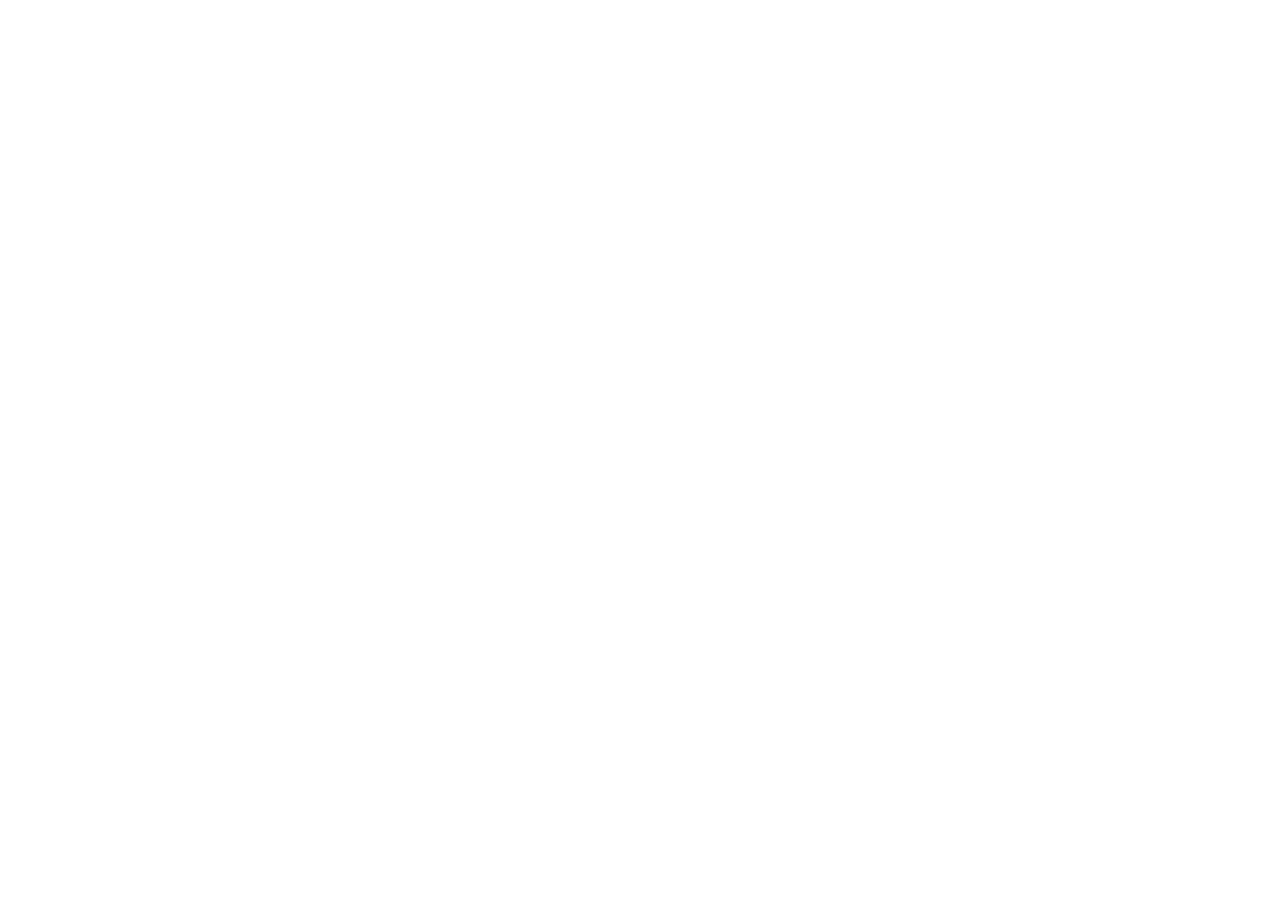
==== index.html @ 9e45cc0d "Base" ====
<!DOCTYPE html>
<html lang="en">
  <head>
    <meta charset="UTF-8" />
    <meta name="viewport" content="width=device-width, initial-scale=1.0" />
    <meta name="author" content="Denis Kramarenko" />
    <meta name="description" content="I do here something" />

    <title>Site</title>

    <link rel="stylesheet" href="styles/style.css" />
    <script src="scripts/script.js" defer></script>
  </head>
  <body></body>
</html>
---- styles/style.css ----
* {
  margin: 0;
  padding: 0;
  box-sizing: border-box;
}/*# sourceMappingURL=style.css.map */
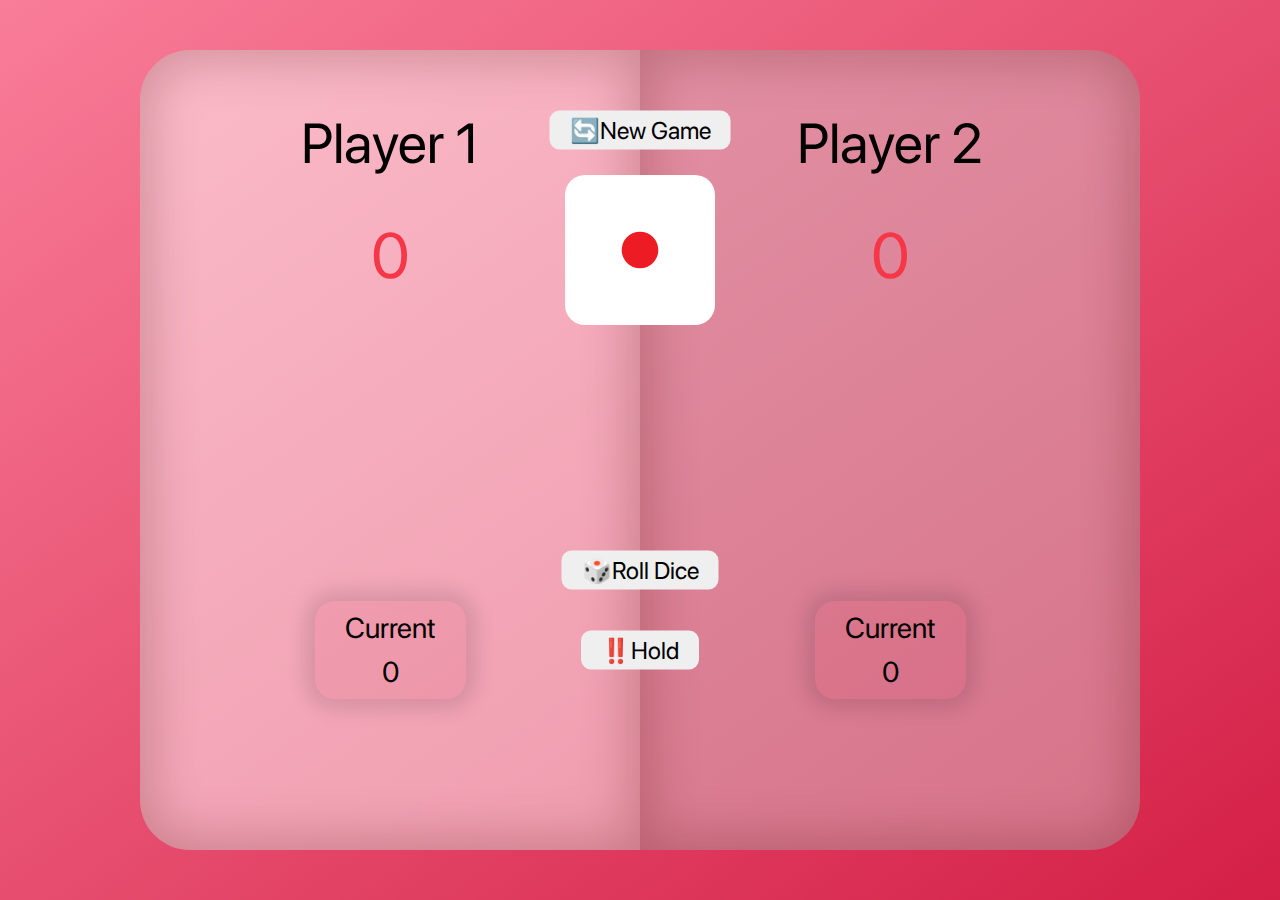
==== commit e0272056: "Create UI and small JS logic" ====
--- a/index.html
+++ b/index.html
@@ -4,12 +4,47 @@
     <meta charset="UTF-8" />
     <meta name="viewport" content="width=device-width, initial-scale=1.0" />
     <meta name="author" content="Denis Kramarenko" />
-    <meta name="description" content="I do here something" />
+    <meta name="description" content="Pig game" />
 
     <title>Site</title>
 
     <link rel="stylesheet" href="styles/style.css" />
     <script src="scripts/script.js" defer></script>
   </head>
-  <body></body>
+  <body>
+    <div class="wrap">
+      <div class="player__wrap">
+        <div class="player__info">
+          <div class="player__name">Player 1</div>
+          <div class="player__score">0</div>
+        </div>
+        <div class="player__current__wrap">
+          <div class="player__current">
+            <div>Current</div>
+            <div>0</div>
+          </div>
+        </div>
+      </div>
+      <div class="player__wrap">
+        <div class="player__info">
+          <div class="player__name">Player 2</div>
+          <div class="player__score">0</div>
+        </div>
+        <div class="player__current__wrap">
+          <div class="player__current">
+            <div>Current</div>
+            <div>0</div>
+          </div>
+        </div>
+      </div>
+
+      <button class="btn_reset btn__reset btn__default" id="-btn__reset">🔄️New Game</button>
+      <button class="btn_reset btn__roll btn__default" id="-btn__roll">🎲Roll Dice</button>
+      <button class="btn_reset btn__hold btn__default" id="-btn__hold">‼️Hold</button>
+
+      <div class="img__wrap">
+        <img class="img" id="dice" width="150px" src="assets/images/dice-1.svg" alt="white dice with red dots" />
+      </div>
+    </div>
+  </body>
 </html>
--- a/styles/style.css
+++ b/styles/style.css
@@ -2,4 +2,138 @@
   margin: 0;
   padding: 0;
   box-sizing: border-box;
+}
+
+@font-face {
+  font-family: "sf";
+  src: url(../assets/fonts/SF-Pro-Display-Regular.otf);
+  font-weight: normal;
+  font-style: normal;
+}
+body {
+  background: linear-gradient(to bottom right, #f97d98, #d41f46);
+  height: 100vh;
+  display: flex;
+  justify-content: center;
+  align-items: center;
+  font-family: "sf";
+}
+
+.btn_reset {
+  border: none;
+  cursor: pointer;
+  font-family: "sf";
+}
+
+.btn__roll {
+  position: absolute;
+  top: 65%;
+  right: 50%;
+}
+
+.btn__hold {
+  position: absolute;
+  top: 75%;
+  right: 50%;
+}
+
+.btn__reset {
+  position: absolute;
+  top: 10%;
+  right: 50%;
+}
+
+.btn__default {
+  transform: translate(50%, -50%);
+  padding-block: 5px;
+  padding-inline: 20px;
+  border-radius: 10px;
+  font-size: 1.5rem;
+  transition: transform 0.2s;
+}
+
+.btn__default:hover {
+  transform: translate(50%, -50%) scale(1.1);
+}
+
+.img__wrap {
+  position: absolute;
+  transform: translate(50%, -50%);
+  top: 25%;
+  right: 50%;
+  width: 150px;
+  height: 150px;
+  border-radius: 20px;
+  background-color: rgb(255, 255, 255);
+  display: flex;
+  justify-content: center;
+  align-items: center;
+}
+
+.wrap {
+  margin-inline: 20px;
+  height: 800px;
+  width: 1000px;
+  display: flex;
+  position: relative;
+}
+
+.player__wrap {
+  width: 50%;
+  height: 100%;
+  display: flex;
+  flex-direction: column;
+  font-size: 1.8rem;
+  box-shadow: 0 0 50px 10px rgba(77, 7, 7, 0.233) inset;
+}
+.player__wrap:nth-child(1) {
+  border-top-left-radius: 50px;
+  border-bottom-left-radius: 50px;
+  background-color: hsla(0, 0%, 100%, 0.5);
+}
+.player__wrap:nth-child(2) {
+  border-end-end-radius: 50px;
+  border-top-right-radius: 50px;
+  background-color: hsla(342, 22%, 79%, 0.5);
+}
+
+.player__info,
+.player__current__wrap {
+  width: 100%;
+  height: 100%;
+}
+
+.player__info {
+  display: flex;
+  flex-direction: column;
+  align-items: center;
+  gap: 40px;
+}
+
+.player__name {
+  font-size: 3.5rem;
+  margin-top: 60px;
+}
+
+.player__score {
+  font-size: 4rem;
+  color: rgb(245, 55, 71);
+}
+
+.player__current__wrap {
+  display: flex;
+  justify-content: center;
+  align-items: center;
+}
+
+.player__current {
+  display: flex;
+  flex-direction: column;
+  align-items: center;
+  gap: 10px;
+  background-color: rgba(216, 62, 95, 0.1176470588);
+  padding-block: 10px;
+  padding-inline: 30px;
+  border-radius: 20px;
+  box-shadow: 0 0 20px 10px rgba(0, 0, 0, 0.123);
 }/*# sourceMappingURL=style.css.map */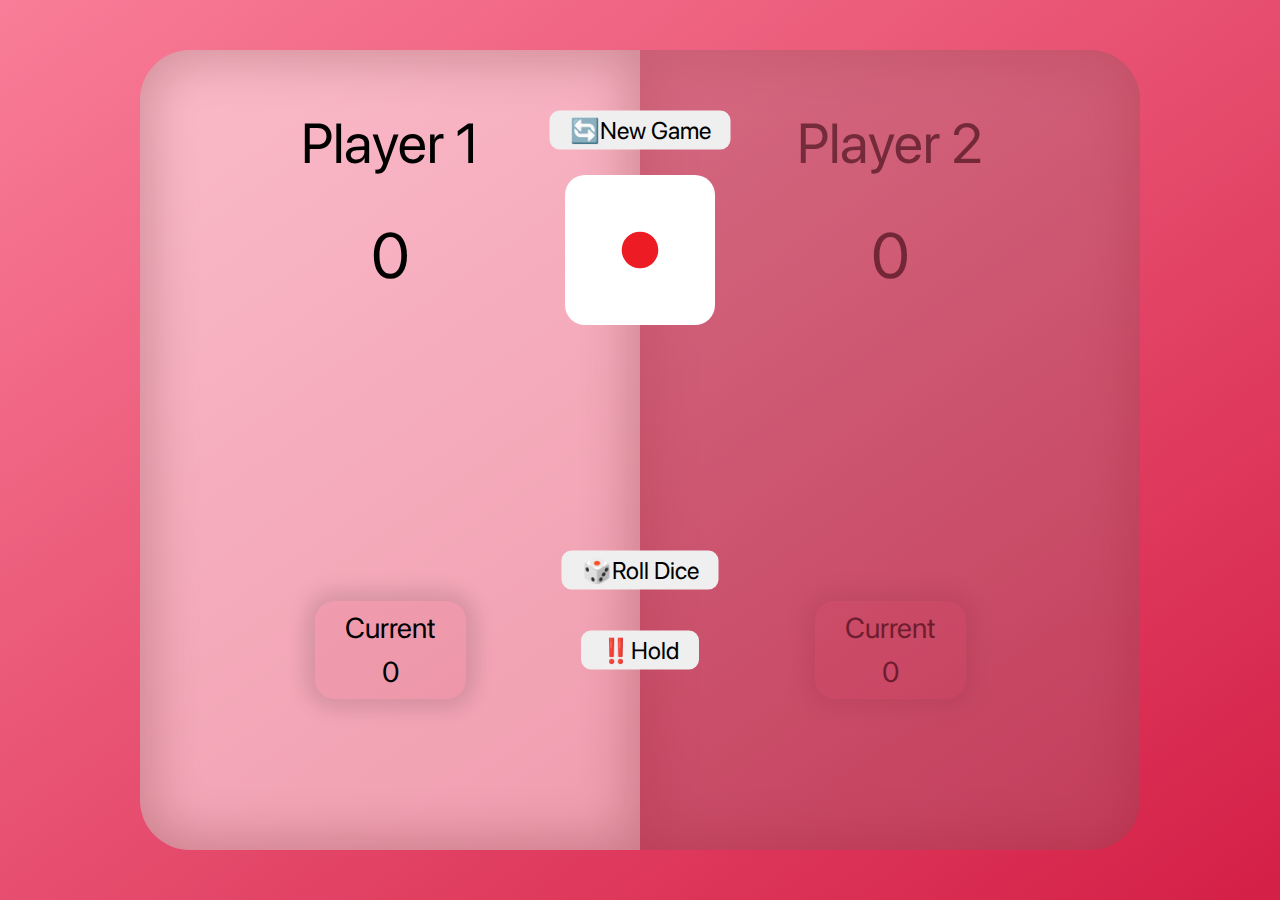
==== commit 07dee939: "Adding animation" ====
--- a/index.html
+++ b/index.html
@@ -13,7 +13,7 @@
   </head>
   <body>
     <div class="wrap">
-      <div class="player__wrap">
+      <div class="player__wrap player__wrap_active">
         <div class="player__info">
           <div class="player__name">Player 1</div>
           <div class="player__score">0</div>
@@ -21,7 +21,7 @@
         <div class="player__current__wrap">
           <div class="player__current">
             <div>Current</div>
-            <div>0</div>
+            <div class="player__current-score">0</div>
           </div>
         </div>
       </div>
@@ -33,7 +33,7 @@
         <div class="player__current__wrap">
           <div class="player__current">
             <div>Current</div>
-            <div>0</div>
+            <div class="player__current-score">0</div>
           </div>
         </div>
       </div>
--- a/styles/style.css
+++ b/styles/style.css
@@ -56,6 +56,10 @@
   transform: translate(50%, -50%) scale(1.1);
 }
 
+.btn__default:active {
+  transform: translate(50%, -50%) scale(0.98);
+}
+
 .img__wrap {
   position: absolute;
   transform: translate(50%, -50%);
@@ -68,6 +72,7 @@
   display: flex;
   justify-content: center;
   align-items: center;
+  transition: transform 0.5s;
 }
 
 .wrap {
@@ -85,16 +90,21 @@
   flex-direction: column;
   font-size: 1.8rem;
   box-shadow: 0 0 50px 10px rgba(77, 7, 7, 0.233) inset;
+  opacity: 0.5;
+  background-color: hsla(340, 4%, 52%, 0.5);
 }
 .player__wrap:nth-child(1) {
   border-top-left-radius: 50px;
   border-bottom-left-radius: 50px;
-  background-color: hsla(0, 0%, 100%, 0.5);
 }
 .player__wrap:nth-child(2) {
   border-end-end-radius: 50px;
   border-top-right-radius: 50px;
-  background-color: hsla(342, 22%, 79%, 0.5);
+}
+
+.player__wrap_active {
+  opacity: 1;
+  background-color: hsla(0, 0%, 100%, 0.5);
 }
 
 .player__info,
@@ -117,7 +127,6 @@
 
 .player__score {
   font-size: 4rem;
-  color: rgb(245, 55, 71);
 }
 
 .player__current__wrap {
@@ -136,4 +145,16 @@
   padding-inline: 30px;
   border-radius: 20px;
   box-shadow: 0 0 20px 10px rgba(0, 0, 0, 0.123);
+  transition: transform 0.4s;
+}
+.player__current:hover {
+  transform: translateY(-10px);
+}
+
+.img__wrap:hover {
+  transform: translate(50%, -50%) rotate(90deg);
+}
+
+.img__wrap:active {
+  transform: translate(50%, -50%) rotate(90deg) scale(0.9);
 }/*# sourceMappingURL=style.css.map */